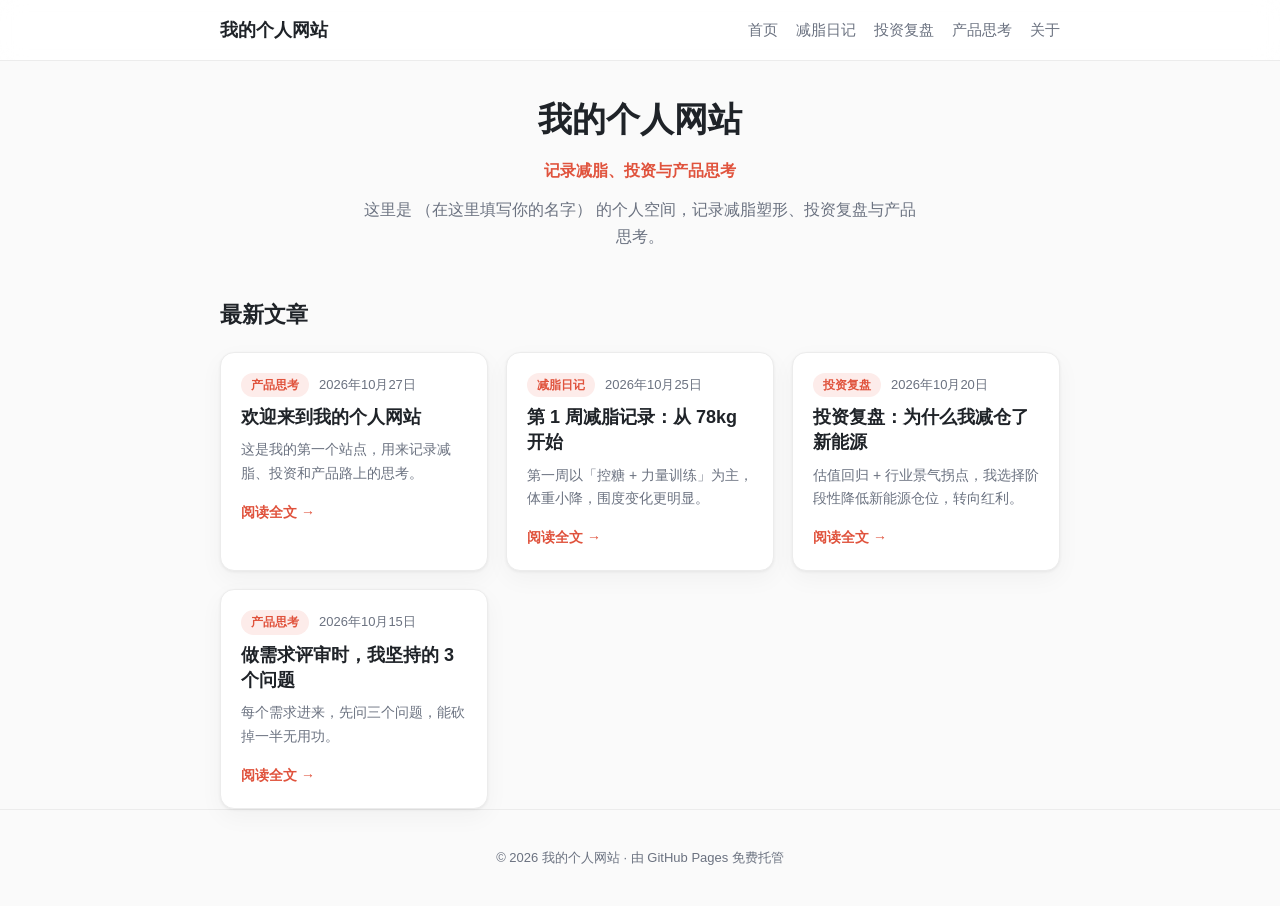
==== index.html @ f2d3791a "init: 个人网站（减脂/投资/产品）GitHub Pages 模板" ====
<!DOCTYPE html>
<html lang="zh-CN">
<head>
  <meta charset="UTF-8">
  <meta name="viewport" content="width=device-width, initial-scale=1.0">
  <title>我的个人网站</title>
  <link rel="stylesheet" href="assets/css/style.css">
</head>
<body>
  <header class="site-header">
    <div class="container header-inner">
      <a href="#/" class="logo" id="site-title">我的个人网站</a>
      <nav class="nav" id="nav"></nav>
    </div>
  </header>

  <main class="container" id="app">
    <p class="loading">加载中…</p>
  </main>

  <footer class="site-footer">
    <div class="container">
      <p>© <span id="year"></span> <span id="foot-name">我的个人网站</span> · 由 GitHub Pages 免费托管</p>
    </div>
  </footer>

  <script src="assets/js/marked.min.js"></script>
  <script src="assets/js/app.js"></script>
</body>
</html>
---- assets/css/style.css ----
:root{
  --bg:#fafafa; --surface:#ffffff; --text:#1f2328; --muted:#6b7280;
  --accent:#e0533d; --accent-soft:#fdecea;
  --border:#ececec; --radius:14px;
  --shadow:0 1px 3px rgba(0,0,0,.06),0 8px 24px rgba(0,0,0,.04);
}
*{box-sizing:border-box}
body{margin:0;font-family:-apple-system,BlinkMacSystemFont,"Segoe UI","PingFang SC","Hiragino Sans GB","Microsoft YaHei",sans-serif;background:var(--bg);color:var(--text);line-height:1.7;-webkit-font-smoothing:antialiased}
a{color:inherit;text-decoration:none}
.container{max-width:880px;margin:0 auto;padding:0 20px}
.site-header{position:sticky;top:0;z-index:10;background:rgba(255,255,255,.85);backdrop-filter:saturate(180%) blur(12px);border-bottom:1px solid var(--border)}
.header-inner{display:flex;align-items:center;justify-content:space-between;height:60px}
.logo{font-weight:700;font-size:18px}
.nav{display:flex;gap:18px;font-size:15px}
.nav a{color:var(--muted);transition:color .2s}
.nav a:hover{color:var(--accent)}
main{padding:40px 0 60px;min-height:60vh}
.hero{padding:30px 0 10px;text-align:center}
.hero h1{font-size:34px;margin:0 0 8px}
.tagline{color:var(--accent);font-weight:600;margin:0 0 12px}
.hero-sub{color:var(--muted);max-width:560px;margin:0 auto}
.section-title{font-size:22px;margin:36px 0 18px}
.grid{display:grid;grid-template-columns:repeat(auto-fill,minmax(260px,1fr));gap:18px}
.card{background:var(--surface);border:1px solid var(--border);border-radius:var(--radius);padding:20px;box-shadow:var(--shadow);transition:transform .2s,box-shadow .2s}
.card:hover{transform:translateY(-3px);box-shadow:0 8px 30px rgba(0,0,0,.08)}
.card-meta{display:flex;align-items:center;gap:10px;font-size:13px;color:var(--muted);margin-bottom:8px}
.tag{background:var(--accent-soft);color:var(--accent);padding:2px 10px;border-radius:999px;font-size:12px;font-weight:600}
.card-title{font-size:18px;margin:0 0 8px;line-height:1.4}
.card-title a:hover{color:var(--accent)}
.card-excerpt{color:var(--muted);font-size:14px;margin:0 0 12px}
.read-more{color:var(--accent);font-size:14px;font-weight:600}
.post{max-width:720px;margin:0 auto}
.post-meta{display:flex;gap:12px;align-items:center;color:var(--muted);font-size:14px;margin-bottom:10px}
.post-title{font-size:30px;margin:0 0 20px;line-height:1.3}
.post-body{font-size:17px}
.post-body h1,.post-body h2,.post-body h3{margin-top:1.6em;line-height:1.3}
.post-body img{max-width:100%;border-radius:10px}
.post-body pre{background:#1f2328;color:#f6f8fa;padding:14px;border-radius:10px;overflow:auto}
.post-body code{background:var(--accent-soft);color:var(--accent);padding:2px 6px;border-radius:6px;font-size:.9em}
.post-body pre code{background:none;color:inherit;padding:0}
.post-body blockquote{border-left:3px solid var(--accent);margin:1em 0;padding:.2em 1em;color:var(--muted);background:var(--accent-soft)}
.post-body table{border-collapse:collapse;width:100%;margin:1em 0;font-size:15px}
.post-body th,.post-body td{border:1px solid var(--border);padding:8px 12px;text-align:left}
.post-body th{background:var(--surface)}
.back{margin-top:30px}
.site-footer{border-top:1px solid var(--border);padding:24px 0;color:var(--muted);font-size:13px;text-align:center}
.loading{color:var(--muted)}
@media(max-width:600px){.nav{gap:12px;font-size:14px}.hero h1{font-size:28px}.header-inner{flex-wrap:wrap;height:auto;padding:10px 0}}
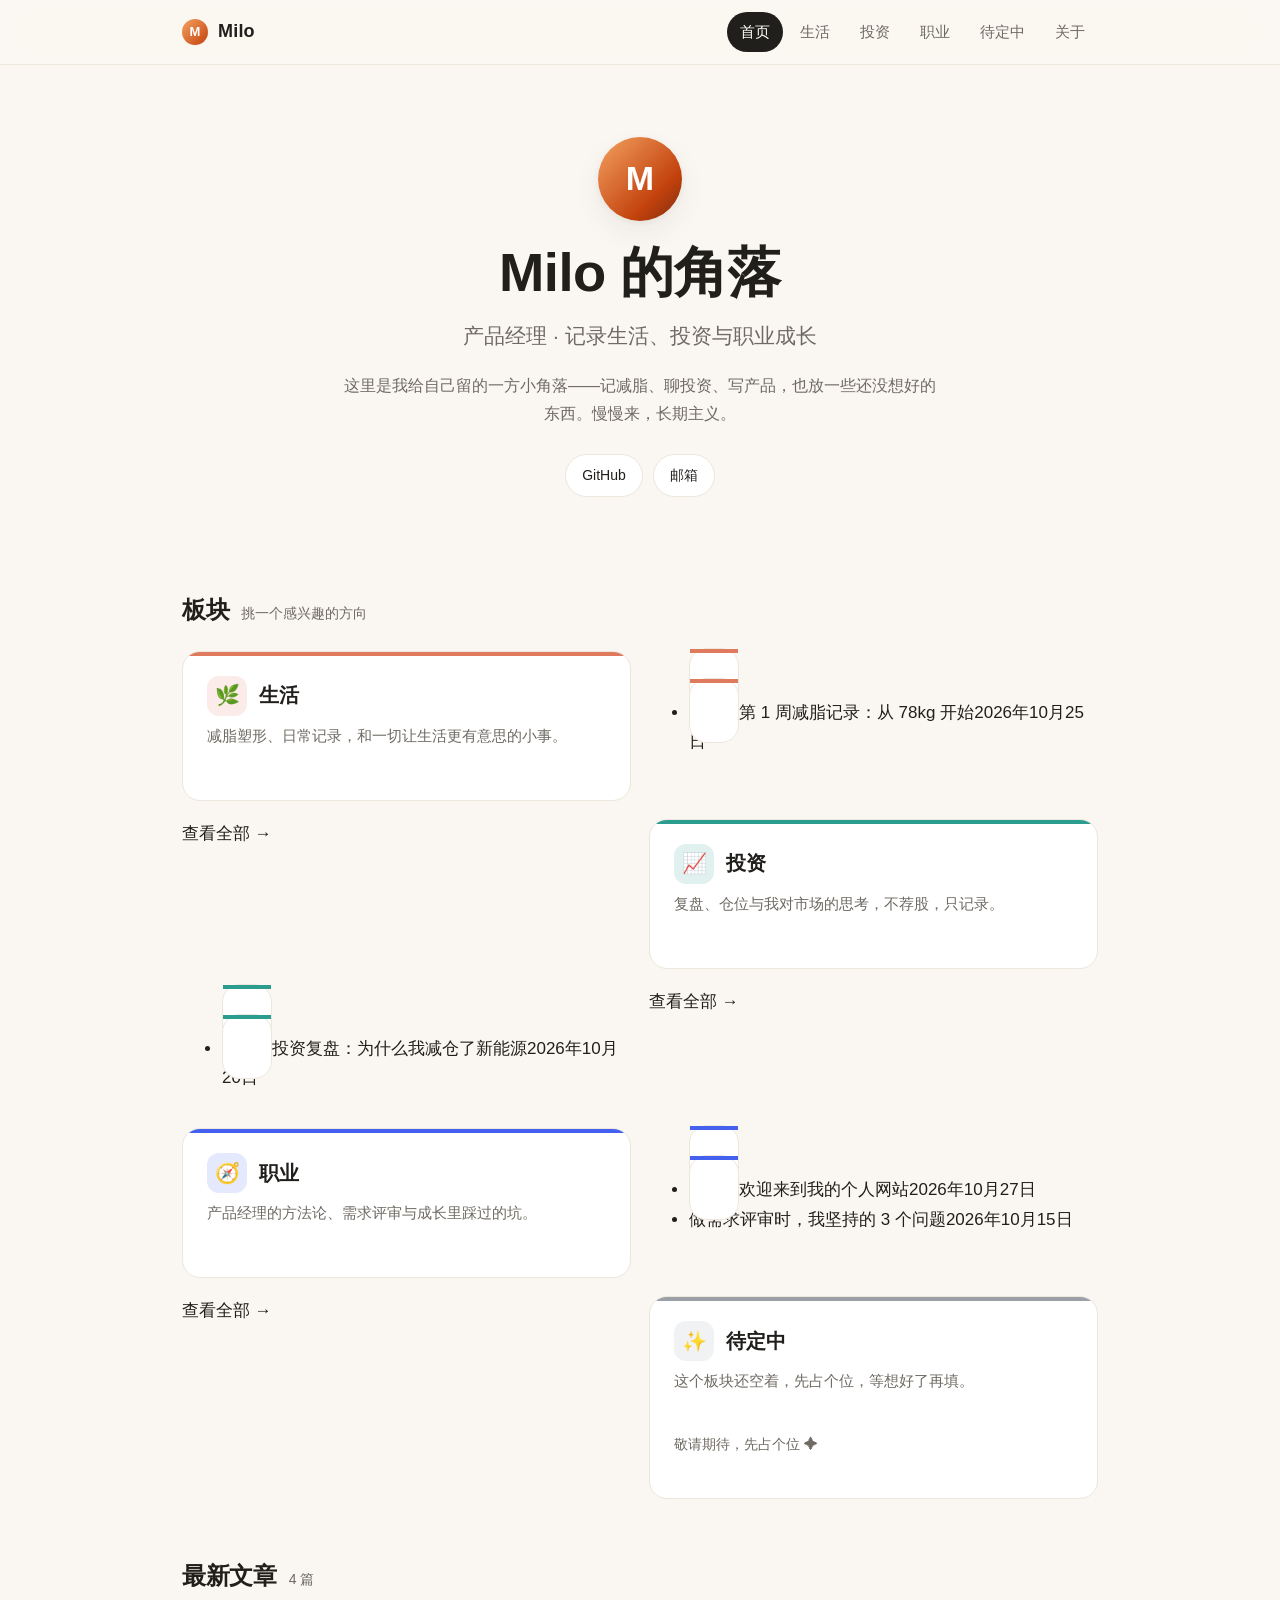
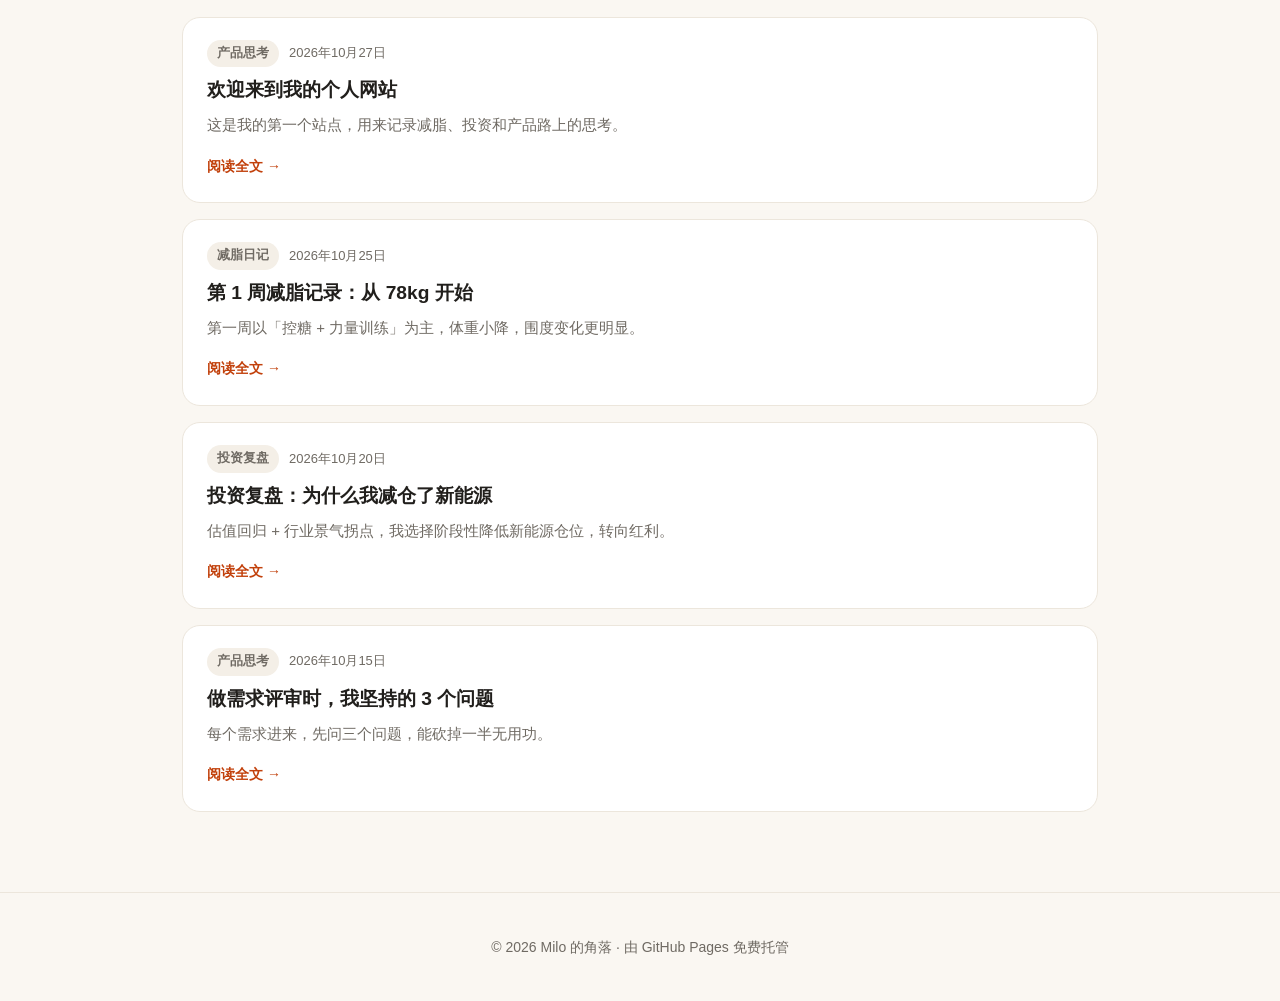
==== commit 84469885: "redesign: 四板块(Bento)布局、暖色主题、板块化导航与路由" ====
--- a/index.html
+++ b/index.html
@@ -9,7 +9,10 @@
 <body>
   <header class="site-header">
     <div class="container header-inner">
-      <a href="#/" class="logo" id="site-title">我的个人网站</a>
+      <a href="#/" class="brand">
+        <span class="dot">M</span>
+        <span id="site-title">Milo</span>
+      </a>
       <nav class="nav" id="nav"></nav>
     </div>
   </header>
@@ -20,7 +23,7 @@
 
   <footer class="site-footer">
     <div class="container">
-      <p>© <span id="year"></span> <span id="foot-name">我的个人网站</span> · 由 GitHub Pages 免费托管</p>
+      <p>© <span id="year"></span> <span id="foot-name">Milo</span> · 由 GitHub Pages 免费托管</p>
     </div>
   </footer>
 
--- a/assets/css/style.css
+++ b/assets/css/style.css
@@ -1,48 +1,256 @@
-:root{
-  --bg:#fafafa; --surface:#ffffff; --text:#1f2328; --muted:#6b7280;
-  --accent:#e0533d; --accent-soft:#fdecea;
-  --border:#ececec; --radius:14px;
-  --shadow:0 1px 3px rgba(0,0,0,.06),0 8px 24px rgba(0,0,0,.04);
-}
-*{box-sizing:border-box}
-body{margin:0;font-family:-apple-system,BlinkMacSystemFont,"Segoe UI","PingFang SC","Hiragino Sans GB","Microsoft YaHei",sans-serif;background:var(--bg);color:var(--text);line-height:1.7;-webkit-font-smoothing:antialiased}
-a{color:inherit;text-decoration:none}
-.container{max-width:880px;margin:0 auto;padding:0 20px}
-.site-header{position:sticky;top:0;z-index:10;background:rgba(255,255,255,.85);backdrop-filter:saturate(180%) blur(12px);border-bottom:1px solid var(--border)}
-.header-inner{display:flex;align-items:center;justify-content:space-between;height:60px}
-.logo{font-weight:700;font-size:18px}
-.nav{display:flex;gap:18px;font-size:15px}
-.nav a{color:var(--muted);transition:color .2s}
-.nav a:hover{color:var(--accent)}
-main{padding:40px 0 60px;min-height:60vh}
-.hero{padding:30px 0 10px;text-align:center}
-.hero h1{font-size:34px;margin:0 0 8px}
-.tagline{color:var(--accent);font-weight:600;margin:0 0 12px}
-.hero-sub{color:var(--muted);max-width:560px;margin:0 auto}
-.section-title{font-size:22px;margin:36px 0 18px}
-.grid{display:grid;grid-template-columns:repeat(auto-fill,minmax(260px,1fr));gap:18px}
-.card{background:var(--surface);border:1px solid var(--border);border-radius:var(--radius);padding:20px;box-shadow:var(--shadow);transition:transform .2s,box-shadow .2s}
-.card:hover{transform:translateY(-3px);box-shadow:0 8px 30px rgba(0,0,0,.08)}
-.card-meta{display:flex;align-items:center;gap:10px;font-size:13px;color:var(--muted);margin-bottom:8px}
-.tag{background:var(--accent-soft);color:var(--accent);padding:2px 10px;border-radius:999px;font-size:12px;font-weight:600}
-.card-title{font-size:18px;margin:0 0 8px;line-height:1.4}
-.card-title a:hover{color:var(--accent)}
-.card-excerpt{color:var(--muted);font-size:14px;margin:0 0 12px}
-.read-more{color:var(--accent);font-size:14px;font-weight:600}
-.post{max-width:720px;margin:0 auto}
-.post-meta{display:flex;gap:12px;align-items:center;color:var(--muted);font-size:14px;margin-bottom:10px}
-.post-title{font-size:30px;margin:0 0 20px;line-height:1.3}
-.post-body{font-size:17px}
-.post-body h1,.post-body h2,.post-body h3{margin-top:1.6em;line-height:1.3}
-.post-body img{max-width:100%;border-radius:10px}
-.post-body pre{background:#1f2328;color:#f6f8fa;padding:14px;border-radius:10px;overflow:auto}
-.post-body code{background:var(--accent-soft);color:var(--accent);padding:2px 6px;border-radius:6px;font-size:.9em}
-.post-body pre code{background:none;color:inherit;padding:0}
-.post-body blockquote{border-left:3px solid var(--accent);margin:1em 0;padding:.2em 1em;color:var(--muted);background:var(--accent-soft)}
-.post-body table{border-collapse:collapse;width:100%;margin:1em 0;font-size:15px}
-.post-body th,.post-body td{border:1px solid var(--border);padding:8px 12px;text-align:left}
-.post-body th{background:var(--surface)}
-.back{margin-top:30px}
-.site-footer{border-top:1px solid var(--border);padding:24px 0;color:var(--muted);font-size:13px;text-align:center}
-.loading{color:var(--muted)}
-@media(max-width:600px){.nav{gap:12px;font-size:14px}.hero h1{font-size:28px}.header-inner{flex-wrap:wrap;height:auto;padding:10px 0}}
+/* ============================================================
+   个人网站 · 重制样式（暖米底 + 墨黑字 + 板块专属色）
+   设计基调：极简但有个性的排版、Bento 卡片、克制动效
+   ============================================================ */
+
+:root {
+  --bg: #faf7f2;
+  --surface: #ffffff;
+  --surface-2: #f4efe7;
+  --ink: #211f1c;
+  --muted: #6f6a63;
+  --line: #ece6dc;
+  --accent: #c2410c;            /* 默认点缀色，板块会覆盖 */
+  --radius: 18px;
+  --radius-sm: 12px;
+  --shadow-sm: 0 1px 2px rgba(33, 31, 28, .04);
+  --shadow: 0 2px 6px rgba(33, 31, 28, .05), 0 12px 30px rgba(33, 31, 28, .06);
+  --shadow-hover: 0 4px 10px rgba(33, 31, 28, .07), 0 20px 44px rgba(33, 31, 28, .10);
+  --maxw: 960px;
+  --font: -apple-system, BlinkMacSystemFont, "Segoe UI", "PingFang SC",
+          "Hiragino Sans GB", "Microsoft YaHei", "Noto Sans SC", sans-serif;
+}
+
+* { box-sizing: border-box; }
+html { scroll-behavior: smooth; }
+
+body {
+  margin: 0;
+  background: var(--bg);
+  color: var(--ink);
+  font-family: var(--font);
+  font-size: 17px;
+  line-height: 1.75;
+  -webkit-font-smoothing: antialiased;
+  text-rendering: optimizeLegibility;
+}
+a { color: inherit; text-decoration: none; }
+
+.container {
+  width: 100%;
+  max-width: var(--maxw);
+  margin: 0 auto;
+  padding: 0 22px;
+}
+
+/* ---------------- Header ---------------- */
+.site-header {
+  position: sticky;
+  top: 0;
+  z-index: 50;
+  background: rgba(250, 247, 242, .82);
+  backdrop-filter: saturate(180%) blur(12px);
+  -webkit-backdrop-filter: saturate(180%) blur(12px);
+  border-bottom: 1px solid var(--line);
+}
+.header-inner {
+  display: flex;
+  align-items: center;
+  justify-content: space-between;
+  gap: 16px;
+  height: 64px;
+}
+.brand {
+  display: flex;
+  align-items: center;
+  gap: 10px;
+  font-weight: 700;
+  font-size: 18px;
+  letter-spacing: .2px;
+  white-space: nowrap;
+}
+.brand .dot {
+  width: 26px; height: 26px;
+  border-radius: 50%;
+  background: linear-gradient(135deg, #f4a261, #c2410c);
+  color: #fff;
+  display: grid; place-items: center;
+  font-size: 13px; font-weight: 800;
+  box-shadow: var(--shadow-sm);
+}
+.nav {
+  display: flex;
+  align-items: center;
+  gap: 4px;
+  flex-wrap: wrap;
+  justify-content: flex-end;
+}
+.nav a {
+  padding: 7px 13px;
+  border-radius: 999px;
+  color: var(--muted);
+  font-size: 15px;
+  transition: background .18s ease, color .18s ease;
+}
+.nav a:hover { background: var(--surface-2); color: var(--ink); }
+.nav a.active { background: var(--ink); color: #fff; }
+
+/* ---------------- Hero ---------------- */
+.hero { padding: 72px 0 36px; text-align: center; }
+.hero .avatar {
+  width: 84px; height: 84px;
+  margin: 0 auto 22px;
+  border-radius: 50%;
+  background: linear-gradient(135deg, #f4a261, #c2410c 70%, #7c2d12);
+  color: #fff;
+  display: grid; place-items: center;
+  font-size: 34px; font-weight: 800;
+  box-shadow: var(--shadow);
+}
+.hero h1 {
+  font-size: clamp(2.1rem, 5.2vw, 3.4rem);
+  line-height: 1.12;
+  margin: 0 0 14px;
+  letter-spacing: -.5px;
+  font-weight: 800;
+}
+.hero .tagline {
+  font-size: clamp(1.05rem, 2.4vw, 1.3rem);
+  color: var(--muted);
+  margin: 0 auto 18px;
+  max-width: 640px;
+}
+.hero .intro { max-width: 600px; margin: 0 auto; color: var(--muted); font-size: 16px; }
+.hero .socials {
+  margin-top: 26px;
+  display: flex; gap: 10px; justify-content: center; flex-wrap: wrap;
+}
+.hero .socials a {
+  padding: 8px 16px;
+  border: 1px solid var(--line);
+  border-radius: 999px;
+  font-size: 14px; color: var(--ink); background: var(--surface);
+  transition: transform .18s ease, box-shadow .18s ease, border-color .18s ease;
+}
+.hero .socials a:hover { transform: translateY(-2px); box-shadow: var(--shadow); border-color: transparent; }
+
+/* ---------------- Section 标题 ---------------- */
+.section-label {
+  display: flex; align-items: baseline; gap: 12px;
+  margin: 56px 0 20px;
+}
+.section-label h2 { font-size: 1.5rem; margin: 0; font-weight: 800; letter-spacing: -.3px; }
+.section-label .hint { color: var(--muted); font-size: 14px; }
+
+/* ---------------- Bento 板块卡片 ---------------- */
+.bento { display: grid; grid-template-columns: repeat(2, 1fr); gap: 18px; }
+.tile {
+  position: relative;
+  background: var(--surface);
+  border: 1px solid var(--line);
+  border-radius: var(--radius);
+  padding: 24px 24px 20px;
+  overflow: hidden;
+  transition: transform .2s ease, box-shadow .2s ease, border-color .2s ease;
+}
+.tile::before {
+  content: "";
+  position: absolute; inset: 0 0 auto 0; height: 4px;
+  background: var(--tile-color, var(--accent));
+}
+.tile:hover { transform: translateY(-4px); box-shadow: var(--shadow-hover); border-color: transparent; }
+.tile .t-head { display: flex; align-items: center; gap: 12px; margin-bottom: 8px; }
+.tile .t-icon {
+  width: 40px; height: 40px; border-radius: 12px;
+  display: grid; place-items: center; font-size: 20px;
+  background: color-mix(in srgb, var(--tile-color, var(--accent)) 14%, #fff);
+}
+.tile .t-name { font-size: 1.25rem; font-weight: 800; }
+.tile .t-desc { color: var(--muted); font-size: 14.5px; margin: 0 0 14px; min-height: 42px; }
+.tile .t-posts { list-style: none; padding: 0; margin: 0 0 14px; }
+.tile .t-posts li { padding: 7px 0; border-top: 1px dashed var(--line); }
+.tile .t-posts a { display: flex; justify-content: space-between; gap: 10px; font-size: 14.5px; }
+.tile .t-posts .date { color: var(--muted); font-size: 12.5px; white-space: nowrap; }
+.tile .t-posts a:hover { color: var(--tile-color, var(--accent)); }
+.tile .t-more { font-size: 14px; font-weight: 600; color: var(--tile-color, var(--accent)); }
+.tile.empty .t-posts li { color: var(--muted); font-size: 14px; border: none; }
+
+/* ---------------- 文章列表 / 卡片 ---------------- */
+.feed { display: grid; gap: 16px; }
+.card {
+  background: var(--surface);
+  border: 1px solid var(--line);
+  border-radius: var(--radius);
+  padding: 22px 24px;
+  transition: transform .18s ease, box-shadow .18s ease, border-color .18s ease;
+}
+.card:hover { transform: translateY(-3px); box-shadow: var(--shadow-hover); border-color: transparent; }
+.card-top { display: flex; align-items: center; gap: 10px; margin-bottom: 10px; }
+.tag {
+  display: inline-block; font-size: 12.5px; font-weight: 600;
+  padding: 3px 10px; border-radius: 999px;
+  background: var(--surface-2); color: var(--muted);
+}
+.card time, .post-meta time { color: var(--muted); font-size: 13px; }
+.card h3 { margin: 0 0 8px; font-size: 1.2rem; font-weight: 700; line-height: 1.4; }
+.card h3 a:hover { color: var(--accent); }
+.card-excerpt { color: var(--muted); margin: 0 0 12px; font-size: 15px; }
+.read-more { font-size: 14px; font-weight: 600; color: var(--accent); }
+.read-more:hover { text-decoration: underline; }
+
+/* ---------------- 文章详情 ---------------- */
+.post { max-width: 720px; margin: 0 auto; padding: 48px 0 20px; }
+.post-meta { display: flex; align-items: center; gap: 10px; margin-bottom: 14px; }
+.post-title {
+  font-size: clamp(1.8rem, 4vw, 2.6rem); line-height: 1.2;
+  margin: 0 0 22px; letter-spacing: -.4px; font-weight: 800;
+}
+.post-body { font-size: 17px; line-height: 1.9; color: #2c2925; }
+.post-body h2 { font-size: 1.45rem; margin: 1.8em 0 .6em; font-weight: 800; }
+.post-body h3 { font-size: 1.2rem; margin: 1.5em 0 .5em; font-weight: 800; }
+.post-body p { margin: 0 0 1.1em; }
+.post-body ul, .post-body ol { margin: 0 0 1.1em; padding-left: 1.4em; }
+.post-body li { margin: .35em 0; }
+.post-body blockquote {
+  margin: 1.3em 0; padding: 4px 18px;
+  border-left: 3px solid var(--accent);
+  background: var(--surface-2); border-radius: 0 var(--radius-sm) var(--radius-sm) 0;
+  color: var(--muted);
+}
+.post-body code {
+  background: var(--surface-2); padding: 2px 6px; border-radius: 6px; font-size: .9em;
+  font-family: "SF Mono", Menlo, Consolas, monospace;
+}
+.post-body pre { background: #211f1c; color: #f4efe7; padding: 16px; border-radius: var(--radius-sm); overflow: auto; font-size: 14px; }
+.post-body pre code { background: none; padding: 0; color: inherit; }
+.post-body img { max-width: 100%; border-radius: var(--radius-sm); }
+.post-body a { color: var(--accent); text-decoration: underline; text-underline-offset: 3px; }
+.back { margin-top: 32px; }
+.back a { color: var(--muted); font-weight: 600; }
+.back a:hover { color: var(--accent); }
+
+/* ---------------- 关于页 ---------------- */
+.about-wrap { max-width: 720px; margin: 0 auto; padding: 48px 0; }
+.about-wrap .post-body { font-size: 17px; }
+
+/* ---------------- Footer ---------------- */
+.site-footer {
+  margin-top: 80px; border-top: 1px solid var(--line);
+  padding: 28px 0; color: var(--muted); font-size: 14px; text-align: center;
+}
+
+/* ---------------- 杂项 ---------------- */
+.empty-state { text-align: center; padding: 60px 20px; color: var(--muted); }
+.empty-state .big { font-size: 2.4rem; margin-bottom: 8px; }
+.page-head { padding: 56px 0 8px; }
+.page-head h1 { font-size: clamp(1.8rem, 4vw, 2.6rem); margin: 0 0 8px; font-weight: 800; letter-spacing: -.4px; }
+.page-head .sub { color: var(--muted); margin: 0; }
+
+/* ---------------- 响应式 ---------------- */
+@media (max-width: 720px) {
+  body { font-size: 16px; }
+  .bento { grid-template-columns: 1fr; }
+  .header-inner { height: auto; padding: 10px 0; flex-direction: column; gap: 8px; align-items: flex-start; }
+  .nav { justify-content: flex-start; }
+  .hero { padding: 48px 0 28px; }
+}
